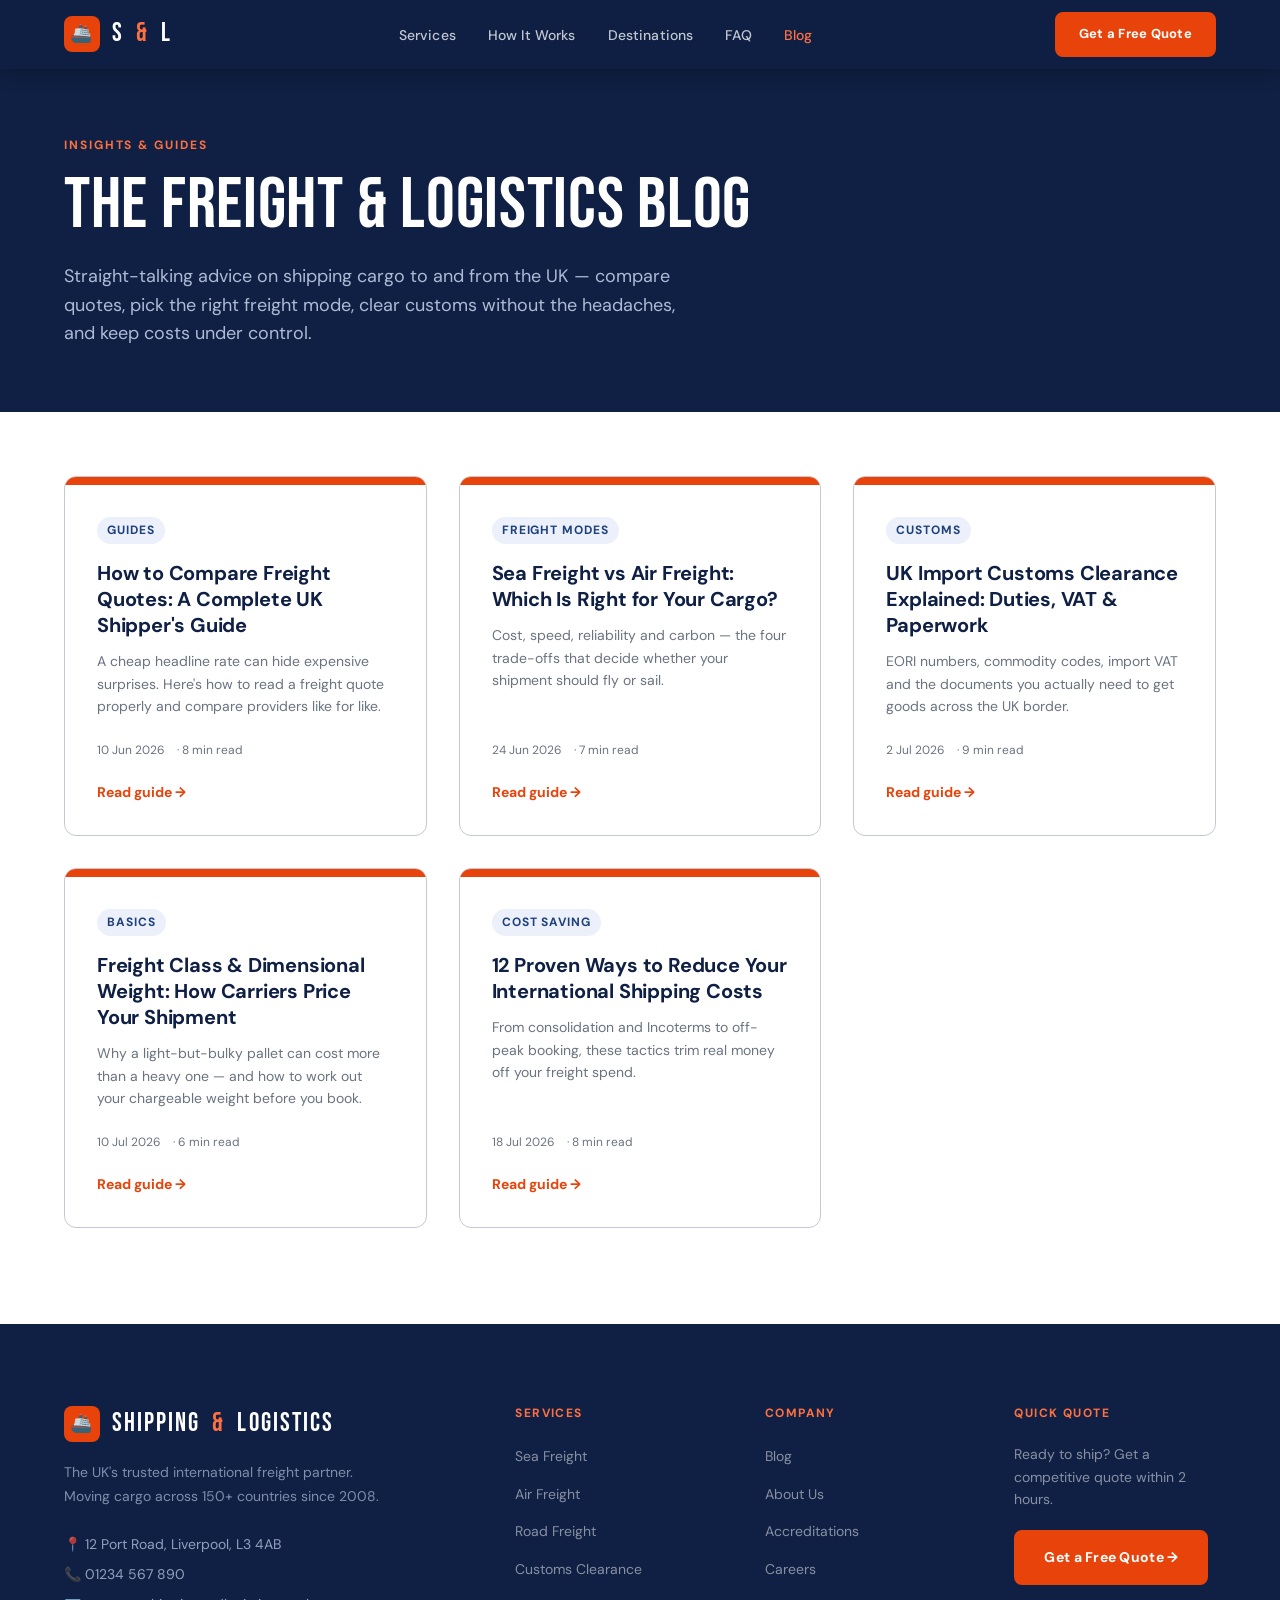
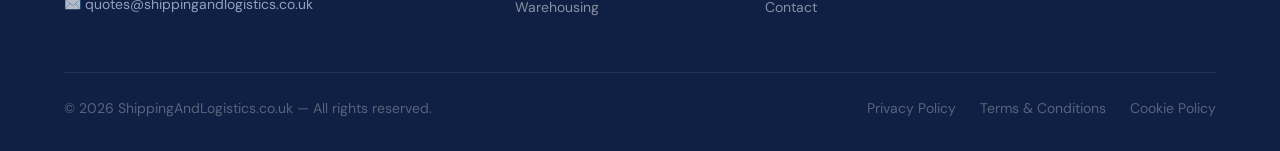
==== blog/index.html @ 31229a81 "Add SEO blog: 5 articles, blog index, nav + footer links - New /blog section with listing page and 5" ====
<!DOCTYPE html>
<html lang="en" data-theme="light">
<head>
<meta charset="UTF-8">
<meta name="viewport" content="width=device-width, initial-scale=1.0">
<title>Freight & Shipping Blog | Guides, Costs & Customs — ShippingAndLogistics.co.uk</title>
<meta name="description" content="Practical freight and logistics guides for UK shippers: compare quotes, choose sea vs air freight, understand customs clearance, freight class and how to cut shipping costs.">
<link rel="canonical" href="https://www.shippingandlogistics.co.uk/blog/">
<meta name="robots" content="index, follow">
<!-- Open Graph -->
<meta property="og:type" content="website">
<meta property="og:title" content="Freight & Shipping Blog — ShippingAndLogistics.co.uk">
<meta property="og:description" content="Practical freight and logistics guides for UK shippers.">
<meta property="og:url" content="https://www.shippingandlogistics.co.uk/blog/">
<meta property="og:site_name" content="ShippingAndLogistics.co.uk">
<meta name="twitter:card" content="summary">
<link rel="preconnect" href="https://fonts.googleapis.com">
<link rel="preconnect" href="https://fonts.gstatic.com" crossorigin>
<link href="https://fonts.googleapis.com/css2?family=Bebas+Neue&family=DM+Sans:ital,opsz,wght@0,9..40,300;0,9..40,400;0,9..40,500;1,9..40,300&display=swap" rel="stylesheet">
<link rel="stylesheet" href="../assets/css/blog.css">
<script type="application/ld+json">
{
  "@context": "https://schema.org",
  "@type": "Blog",
  "name": "ShippingAndLogistics.co.uk Blog",
  "description": "Freight and logistics guides for UK shippers.",
  "url": "https://www.shippingandlogistics.co.uk/blog/",
  "publisher": {
    "@type": "Organization",
    "name": "ShippingAndLogistics.co.uk"
  }
}
</script>
</head>
<body>

<!-- NAVIGATION -->
<nav class="nav" id="nav">
  <div class="container">
    <div class="nav-inner">
      <a href="../index.html" class="nav-logo">
        <div class="nav-logo-icon">🚢</div>
        S<span>&amp;</span>L
      </a>
      <ul class="nav-links">
        <li><a href="../index.html#services">Services</a></li>
        <li><a href="../index.html#how">How It Works</a></li>
        <li><a href="../index.html#destinations">Destinations</a></li>
        <li><a href="../index.html#faq">FAQ</a></li>
        <li><a href="index.html" class="active">Blog</a></li>
      </ul>
      <div class="nav-cta">
        <a href="../index.html#quote" class="btn btn-primary" style="padding: 10px 22px; font-size: 0.8125rem;">Get a Free Quote</a>
      </div>
      <button class="nav-mobile-toggle" id="mobileToggle" aria-label="Open menu">
        <span></span><span></span><span></span>
      </button>
    </div>
  </div>
</nav>

<div class="nav-mobile-menu" id="mobileMenu">
  <button class="nav-mobile-close" id="mobileClose" aria-label="Close menu">✕</button>
  <a href="../index.html#services" onclick="closeMobileMenu()">Services</a>
  <a href="../index.html#how" onclick="closeMobileMenu()">How It Works</a>
  <a href="../index.html#destinations" onclick="closeMobileMenu()">Destinations</a>
  <a href="index.html" onclick="closeMobileMenu()">Blog</a>
  <a href="../index.html#quote" onclick="closeMobileMenu()" style="color: var(--c-orange-400);">Get a Quote</a>
</div>

<!-- HERO -->
<header class="blog-hero">
  <div class="container">
    <div class="blog-hero-eyebrow">Insights &amp; Guides</div>
    <h1>The Freight &amp; Logistics Blog</h1>
    <p>Straight-talking advice on shipping cargo to and from the UK — compare quotes, pick the right freight mode, clear customs without the headaches, and keep costs under control.</p>
  </div>
</header>

<!-- POSTS -->
<main class="container">
  <div class="post-grid">

    <article class="post-card">
      <div class="post-card-top"></div>
      <div class="post-card-body">
        <span class="post-card-tag">Guides</span>
        <h2><a href="how-to-compare-freight-quotes.html">How to Compare Freight Quotes: A Complete UK Shipper's Guide</a></h2>
        <p>A cheap headline rate can hide expensive surprises. Here's how to read a freight quote properly and compare providers like for like.</p>
        <div class="post-card-meta"><time datetime="2026-06-10">10 Jun 2026</time> · 8 min read</div>
        <a href="how-to-compare-freight-quotes.html" class="post-card-more">Read guide →</a>
      </div>
    </article>

    <article class="post-card">
      <div class="post-card-top"></div>
      <div class="post-card-body">
        <span class="post-card-tag">Freight Modes</span>
        <h2><a href="sea-freight-vs-air-freight.html">Sea Freight vs Air Freight: Which Is Right for Your Cargo?</a></h2>
        <p>Cost, speed, reliability and carbon — the four trade-offs that decide whether your shipment should fly or sail.</p>
        <div class="post-card-meta"><time datetime="2026-06-24">24 Jun 2026</time> · 7 min read</div>
        <a href="sea-freight-vs-air-freight.html" class="post-card-more">Read guide →</a>
      </div>
    </article>

    <article class="post-card">
      <div class="post-card-top"></div>
      <div class="post-card-body">
        <span class="post-card-tag">Customs</span>
        <h2><a href="uk-customs-clearance-guide.html">UK Import Customs Clearance Explained: Duties, VAT &amp; Paperwork</a></h2>
        <p>EORI numbers, commodity codes, import VAT and the documents you actually need to get goods across the UK border.</p>
        <div class="post-card-meta"><time datetime="2026-07-02">2 Jul 2026</time> · 9 min read</div>
        <a href="uk-customs-clearance-guide.html" class="post-card-more">Read guide →</a>
      </div>
    </article>

    <article class="post-card">
      <div class="post-card-top"></div>
      <div class="post-card-body">
        <span class="post-card-tag">Basics</span>
        <h2><a href="freight-class-and-dimensional-weight.html">Freight Class &amp; Dimensional Weight: How Carriers Price Your Shipment</a></h2>
        <p>Why a light-but-bulky pallet can cost more than a heavy one — and how to work out your chargeable weight before you book.</p>
        <div class="post-card-meta"><time datetime="2026-07-10">10 Jul 2026</time> · 6 min read</div>
        <a href="freight-class-and-dimensional-weight.html" class="post-card-more">Read guide →</a>
      </div>
    </article>

    <article class="post-card">
      <div class="post-card-top"></div>
      <div class="post-card-body">
        <span class="post-card-tag">Cost Saving</span>
        <h2><a href="reduce-international-shipping-costs.html">12 Proven Ways to Reduce Your International Shipping Costs</a></h2>
        <p>From consolidation and Incoterms to off-peak booking, these tactics trim real money off your freight spend.</p>
        <div class="post-card-meta"><time datetime="2026-07-18">18 Jul 2026</time> · 8 min read</div>
        <a href="reduce-international-shipping-costs.html" class="post-card-more">Read guide →</a>
      </div>
    </article>

  </div>
</main>

<!-- FOOTER -->
<footer class="footer">
  <div class="container">
    <div class="footer-grid">
      <div>
        <div class="nav-logo" style="margin-bottom: var(--space-4);">
          <div class="nav-logo-icon">🚢</div>
          Shipping<span>&amp;</span>Logistics
        </div>
        <p class="footer-brand-tagline">The UK's trusted international freight partner. Moving cargo across 150+ countries since 2008.</p>
        <div class="footer-contact-item">📍 12 Port Road, Liverpool, L3 4AB</div>
        <div class="footer-contact-item">📞 01234 567 890</div>
        <div class="footer-contact-item">✉️ quotes@shippingandlogistics.co.uk</div>
      </div>
      <div>
        <div class="footer-col-title">Services</div>
        <ul class="footer-links">
          <li><a href="../index.html#services">Sea Freight</a></li>
          <li><a href="../index.html#services">Air Freight</a></li>
          <li><a href="../index.html#services">Road Freight</a></li>
          <li><a href="../index.html#services">Customs Clearance</a></li>
          <li><a href="../index.html#services">Warehousing</a></li>
        </ul>
      </div>
      <div>
        <div class="footer-col-title">Company</div>
        <ul class="footer-links">
          <li><a href="index.html">Blog</a></li>
          <li><a href="../index.html#">About Us</a></li>
          <li><a href="../index.html#">Accreditations</a></li>
          <li><a href="../index.html#">Careers</a></li>
          <li><a href="../index.html#">Contact</a></li>
        </ul>
      </div>
      <div>
        <div class="footer-col-title">Quick Quote</div>
        <p style="font-size:var(--text-sm); color: rgba(255,255,255,0.5); margin-bottom: var(--space-5); line-height: 1.6;">Ready to ship? Get a competitive quote within 2 hours.</p>
        <a href="../index.html#quote" class="btn btn-primary" style="display:inline-flex;">Get a Free Quote →</a>
      </div>
    </div>
    <div class="footer-bottom">
      <div class="footer-copy">© 2026 ShippingAndLogistics.co.uk — All rights reserved.</div>
      <div class="footer-legal">
        <a href="../index.html#">Privacy Policy</a>
        <a href="../index.html#">Terms &amp; Conditions</a>
        <a href="../index.html#">Cookie Policy</a>
      </div>
    </div>
  </div>
</footer>

<script src="../assets/js/blog.js"></script>
</body>
</html>
---- assets/css/blog.css ----
/* ============================================================
   ShippingAndLogistics.co.uk — Blog stylesheet
   Reuses the landing page design system (Swiss Industrial +
   Maritime Power). Shared by /blog/index.html and articles.
   ============================================================ */
:root {
  --c-navy-950: #091428;
  --c-navy-900: #0F2044;
  --c-navy-800: #163060;
  --c-navy-700: #1E407C;
  --c-navy-600: #2A539E;
  --c-navy-100: #C8D6F0;
  --c-navy-50:  #EBF0FA;

  --c-orange-600: #E8430A;
  --c-orange-500: #F05A1F;
  --c-orange-400: #FF7040;
  --c-orange-100: #FDE8DF;
  --c-orange-50:  #FEF4F0;

  --c-slate-900: #1A1E2A;
  --c-slate-700: #3A4055;
  --c-slate-500: #6B7280;
  --c-slate-300: #C4C8D4;
  --c-slate-100: #F0F1F5;
  --c-slate-50:  #F8F9FC;

  --c-white: #FFFFFF;
  --c-success: #0D6E4A;

  --color-bg:           var(--c-white);
  --color-bg-secondary: var(--c-slate-50);
  --color-bg-dark:      var(--c-navy-900);
  --color-text:         var(--c-slate-900);
  --color-text-muted:   var(--c-slate-500);
  --color-accent:       var(--c-orange-600);
  --color-accent-hover: var(--c-orange-500);
  --color-primary:      var(--c-navy-800);
  --color-border:       var(--c-slate-300);

  --font-display: 'Bebas Neue', Impact, sans-serif;
  --font-body:    'DM Sans', sans-serif;

  --text-xs:   0.75rem;
  --text-sm:   0.875rem;
  --text-base: 1rem;
  --text-lg:   1.125rem;
  --text-xl:   1.25rem;
  --text-2xl:  1.5rem;
  --text-3xl:  1.875rem;
  --text-4xl:  2.25rem;
  --text-5xl:  3rem;
  --text-6xl:  3.75rem;
  --text-7xl:  4.5rem;

  --space-1: 0.25rem;
  --space-2: 0.5rem;
  --space-3: 0.75rem;
  --space-4: 1rem;
  --space-5: 1.25rem;
  --space-6: 1.5rem;
  --space-8: 2rem;
  --space-10: 2.5rem;
  --space-12: 3rem;
  --space-16: 4rem;
  --space-20: 5rem;
  --space-24: 6rem;

  --radius-sm: 4px;
  --radius-md: 8px;
  --radius-lg: 12px;
  --radius-xl: 16px;
  --radius-full: 9999px;

  --shadow-sm:  0 1px 3px rgba(0,0,0,0.08), 0 1px 2px rgba(0,0,0,0.04);
  --shadow-md:  0 4px 12px rgba(0,0,0,0.10), 0 2px 4px rgba(0,0,0,0.06);
  --shadow-lg:  0 16px 40px rgba(0,0,0,0.14), 0 4px 12px rgba(0,0,0,0.06);
  --shadow-xl:  0 32px 64px rgba(0,0,0,0.18);

  --dur-fast:   150ms;
  --dur-normal: 250ms;
  --dur-slow:   400ms;
  --ease:       cubic-bezier(0.4, 0, 0.2, 1);
  --ease-out:   cubic-bezier(0, 0, 0.2, 1);

  --max-w: 1200px;
  --max-w-text: 720px;
}

/* Reset & base ------------------------------------------------ */
*, *::before, *::after { box-sizing: border-box; margin: 0; padding: 0; }
html { scroll-behavior: smooth; font-size: 16px; }
body {
  font-family: var(--font-body);
  color: var(--color-text);
  background: var(--color-bg);
  line-height: 1.6;
  -webkit-font-smoothing: antialiased;
}
a { color: inherit; text-decoration: none; }
img { max-width: 100%; display: block; }

.container {
  width: 100%;
  max-width: var(--max-w);
  margin: 0 auto;
  padding: 0 var(--space-6);
}

/* Buttons ----------------------------------------------------- */
.btn {
  display: inline-flex;
  align-items: center;
  gap: var(--space-2);
  font-family: var(--font-body);
  font-size: var(--text-sm);
  font-weight: 700;
  letter-spacing: 0.02em;
  padding: 14px 28px;
  border-radius: var(--radius-md);
  border: 2px solid transparent;
  cursor: pointer;
  transition: all var(--dur-normal) var(--ease);
  white-space: nowrap;
  text-decoration: none;
}
.btn-primary {
  background: var(--c-orange-600);
  color: var(--c-white);
  border-color: var(--c-orange-600);
}
.btn-primary:hover { background: var(--c-orange-500); border-color: var(--c-orange-500); transform: translateY(-1px); box-shadow: 0 8px 24px rgba(232,67,10,0.35); }
.btn-lg { padding: 18px 36px; font-size: var(--text-base); }

/* Navigation (solid navy — blog pages have no dark hero) ------- */
.nav {
  position: fixed;
  top: 0; left: 0; right: 0;
  z-index: 100;
  padding: var(--space-3) 0;
  background: rgba(15, 32, 68, 0.95);
  backdrop-filter: blur(12px);
  box-shadow: 0 2px 20px rgba(0,0,0,0.3);
}
.nav-inner { display: flex; align-items: center; justify-content: space-between; }
.nav-logo {
  display: flex; align-items: center; gap: var(--space-3);
  font-family: var(--font-display); font-weight: 400; font-size: 1.6rem;
  color: var(--c-white); letter-spacing: 0.08em;
}
.nav-logo-icon {
  width: 36px; height: 36px; background: var(--c-orange-600);
  border-radius: var(--radius-md); display: flex; align-items: center;
  justify-content: center; font-size: 18px;
}
.nav-logo span { color: var(--c-orange-400); }
.nav-links { display: flex; align-items: center; gap: var(--space-8); list-style: none; }
.nav-links a {
  font-family: var(--font-body); font-size: var(--text-sm); font-weight: 500;
  color: rgba(255,255,255,0.75); transition: color var(--dur-fast) var(--ease);
  letter-spacing: 0.01em;
}
.nav-links a:hover, .nav-links a.active { color: var(--c-white); }
.nav-links a.active { color: var(--c-orange-400); }
.nav-cta { margin-left: var(--space-4); }
.nav-mobile-toggle {
  display: none; background: none; border: none; cursor: pointer;
  padding: var(--space-2); flex-direction: column; gap: 5px;
}
.nav-mobile-toggle span { display: block; width: 24px; height: 2px; background: var(--c-white); transition: all var(--dur-normal) var(--ease); }
.nav-mobile-menu {
  display: none; position: fixed; inset: 0; background: var(--c-navy-900);
  z-index: 99; flex-direction: column; align-items: center; justify-content: center; gap: var(--space-8);
}
.nav-mobile-menu.open { display: flex; }
.nav-mobile-menu a { font-family: var(--font-display); font-size: 3.5rem; font-weight: 400; color: var(--c-white); letter-spacing: 0.06em; line-height: 1.0; }
.nav-mobile-menu a:hover { color: var(--c-orange-400); }
.nav-mobile-close { position: absolute; top: var(--space-6); right: var(--space-6); background: none; border: none; color: var(--c-white); font-size: 2rem; cursor: pointer; }

/* Blog hero --------------------------------------------------- */
.blog-hero { background: var(--c-navy-900); color: var(--c-white); padding: calc(var(--space-24) + 40px) 0 var(--space-16); }
.blog-hero-eyebrow {
  font-size: var(--text-xs); font-weight: 700; letter-spacing: 0.16em;
  text-transform: uppercase; color: var(--c-orange-400); margin-bottom: var(--space-4);
}
.blog-hero h1 {
  font-family: var(--font-display); font-weight: 400; letter-spacing: 0.01em;
  font-size: clamp(2.75rem, 6vw, var(--text-7xl)); line-height: 0.98; margin-bottom: var(--space-5);
}
.blog-hero p { color: var(--c-navy-100); opacity: 0.85; max-width: 52ch; font-size: var(--text-lg); }

/* Breadcrumbs ------------------------------------------------- */
.breadcrumbs { font-size: var(--text-sm); color: var(--color-text-muted); padding: var(--space-6) 0; }
.breadcrumbs a { color: var(--color-accent); }
.breadcrumbs a:hover { text-decoration: underline; }
.breadcrumbs span { margin: 0 var(--space-2); opacity: 0.5; }

/* Article listing grid --------------------------------------- */
.post-grid {
  display: grid; grid-template-columns: repeat(auto-fill, minmax(320px, 1fr));
  gap: var(--space-8); padding: var(--space-16) 0 var(--space-24);
}
.post-card {
  display: flex; flex-direction: column; background: var(--c-white);
  border: 1px solid var(--color-border); border-radius: var(--radius-lg);
  overflow: hidden; transition: transform var(--dur-normal) var(--ease), box-shadow var(--dur-normal) var(--ease);
}
.post-card:hover { transform: translateY(-4px); box-shadow: var(--shadow-lg); }
.post-card-top { height: 8px; background: var(--c-orange-600); }
.post-card-body { padding: var(--space-8); display: flex; flex-direction: column; flex: 1; }
.post-card-tag {
  align-self: flex-start; font-size: var(--text-xs); font-weight: 700; letter-spacing: 0.08em;
  text-transform: uppercase; color: var(--c-navy-700); background: var(--c-navy-50);
  padding: 4px 10px; border-radius: var(--radius-full); margin-bottom: var(--space-4);
}
.post-card-body h2 {
  font-size: var(--text-xl); font-weight: 700; line-height: 1.3; color: var(--c-navy-900);
  margin-bottom: var(--space-3); letter-spacing: -0.01em;
}
.post-card-body p { color: var(--color-text-muted); font-size: var(--text-sm); margin-bottom: var(--space-6); flex: 1; }
.post-card-meta { display: flex; align-items: center; gap: var(--space-3); font-size: var(--text-xs); color: var(--color-text-muted); }
.post-card-more { margin-top: var(--space-5); font-weight: 700; font-size: var(--text-sm); color: var(--c-orange-600); }

/* Article body ------------------------------------------------ */
.article-wrap { max-width: var(--max-w-text); margin: 0 auto; padding: 0 var(--space-6) var(--space-24); }
.article-meta { display: flex; flex-wrap: wrap; gap: var(--space-4); align-items: center; font-size: var(--text-sm); color: var(--color-text-muted); margin-bottom: var(--space-10); padding-bottom: var(--space-6); border-bottom: 1px solid var(--color-border); }
.article-meta .dot { width: 4px; height: 4px; border-radius: 50%; background: var(--color-border); }
.article-body { font-size: var(--text-lg); color: var(--c-slate-700); line-height: 1.75; }
.article-body > p { margin-bottom: var(--space-6); }
.article-body h2 {
  font-family: var(--font-display); font-weight: 400; letter-spacing: 0.01em;
  font-size: var(--text-4xl); color: var(--c-navy-900); line-height: 1.05;
  margin: var(--space-12) 0 var(--space-5);
}
.article-body h3 { font-size: var(--text-xl); font-weight: 700; color: var(--c-navy-800); margin: var(--space-8) 0 var(--space-3); }
.article-body ul, .article-body ol { margin: 0 0 var(--space-6) var(--space-6); }
.article-body li { margin-bottom: var(--space-2); }
.article-body a { color: var(--c-orange-600); font-weight: 500; text-decoration: underline; text-underline-offset: 2px; }
.article-body a:hover { color: var(--c-orange-500); }
.article-body strong { color: var(--c-navy-900); }
.article-body blockquote {
  border-left: 4px solid var(--c-orange-600); background: var(--c-slate-50);
  padding: var(--space-5) var(--space-6); margin: var(--space-8) 0; border-radius: 0 var(--radius-md) var(--radius-md) 0;
  font-size: var(--text-lg); color: var(--c-navy-800);
}
.article-body table { width: 100%; border-collapse: collapse; margin: var(--space-6) 0; font-size: var(--text-base); }
.article-body th, .article-body td { border: 1px solid var(--color-border); padding: var(--space-3) var(--space-4); text-align: left; }
.article-body th { background: var(--c-navy-50); font-weight: 700; color: var(--c-navy-900); }
.key-takeaway {
  background: var(--c-orange-50); border: 1px solid var(--c-orange-100);
  border-radius: var(--radius-lg); padding: var(--space-6); margin: var(--space-10) 0;
}
.key-takeaway .label { font-size: var(--text-xs); font-weight: 700; letter-spacing: 0.12em; text-transform: uppercase; color: var(--c-orange-600); margin-bottom: var(--space-2); }

/* CTA band ---------------------------------------------------- */
.article-cta {
  background: var(--c-navy-900); border-radius: var(--radius-xl); color: var(--c-white);
  padding: var(--space-12); text-align: center; margin: var(--space-16) 0 var(--space-8);
}
.article-cta h2 { font-family: var(--font-display); font-weight: 400; font-size: var(--text-4xl); margin-bottom: var(--space-3); letter-spacing: 0.01em; }
.article-cta p { color: var(--c-navy-100); opacity: 0.85; margin-bottom: var(--space-8); }

/* Related posts ----------------------------------------------- */
.related { border-top: 1px solid var(--color-border); padding-top: var(--space-10); margin-top: var(--space-12); }
.related-title { font-family: var(--font-display); font-weight: 400; font-size: var(--text-3xl); color: var(--c-navy-900); margin-bottom: var(--space-6); letter-spacing: 0.01em; }
.related-list { display: grid; gap: var(--space-4); }
.related-list a { display: flex; gap: var(--space-4); align-items: baseline; padding: var(--space-4); border: 1px solid var(--color-border); border-radius: var(--radius-md); transition: border-color var(--dur-fast) var(--ease), background var(--dur-fast) var(--ease); }
.related-list a:hover { border-color: var(--c-orange-400); background: var(--c-orange-50); }
.related-list .arrow { color: var(--c-orange-600); font-weight: 700; }

/* Footer ------------------------------------------------------ */
.footer { background: var(--c-navy-900); padding: var(--space-20) 0 var(--space-8); }
.footer-grid { display: grid; grid-template-columns: 2fr 1fr 1fr 1fr; gap: var(--space-12); margin-bottom: var(--space-12); }
.footer-brand-tagline { font-size: var(--text-sm); color: var(--c-navy-100); opacity: 0.6; line-height: 1.7; margin: var(--space-4) 0 var(--space-6); max-width: 32ch; }
.footer-contact-item { display: flex; align-items: center; gap: var(--space-2); font-size: var(--text-sm); color: var(--c-navy-100); opacity: 0.7; margin-bottom: var(--space-2); }
.footer-col-title { font-family: var(--font-body); font-size: var(--text-xs); font-weight: 700; letter-spacing: 0.12em; text-transform: uppercase; color: var(--c-orange-400); margin-bottom: var(--space-5); }
.footer-links { list-style: none; display: flex; flex-direction: column; gap: var(--space-3); }
.footer-links a { font-size: var(--text-sm); color: rgba(255,255,255,0.5); transition: color var(--dur-fast) var(--ease); }
.footer-links a:hover { color: var(--c-white); }
.footer-bottom { border-top: 1px solid rgba(255,255,255,0.08); padding-top: var(--space-6); display: flex; align-items: center; justify-content: space-between; gap: var(--space-6); flex-wrap: wrap; }
.footer-copy { font-size: var(--text-sm); color: rgba(255,255,255,0.3); }
.footer-legal { display: flex; gap: var(--space-6); }
.footer-legal a { font-size: var(--text-sm); color: rgba(255,255,255,0.3); transition: color var(--dur-fast) var(--ease); }
.footer-legal a:hover { color: rgba(255,255,255,0.7); }

/* Responsive -------------------------------------------------- */
@media (max-width: 900px) { .footer-grid { grid-template-columns: 1fr 1fr; } }
@media (max-width: 768px) {
  .nav-links, .nav-cta { display: none; }
  .nav-mobile-toggle { display: flex; }
  .footer-grid { grid-template-columns: 1fr; gap: var(--space-8); }
  .footer-bottom { flex-direction: column; text-align: center; }
  .article-body { font-size: var(--text-base); }
}
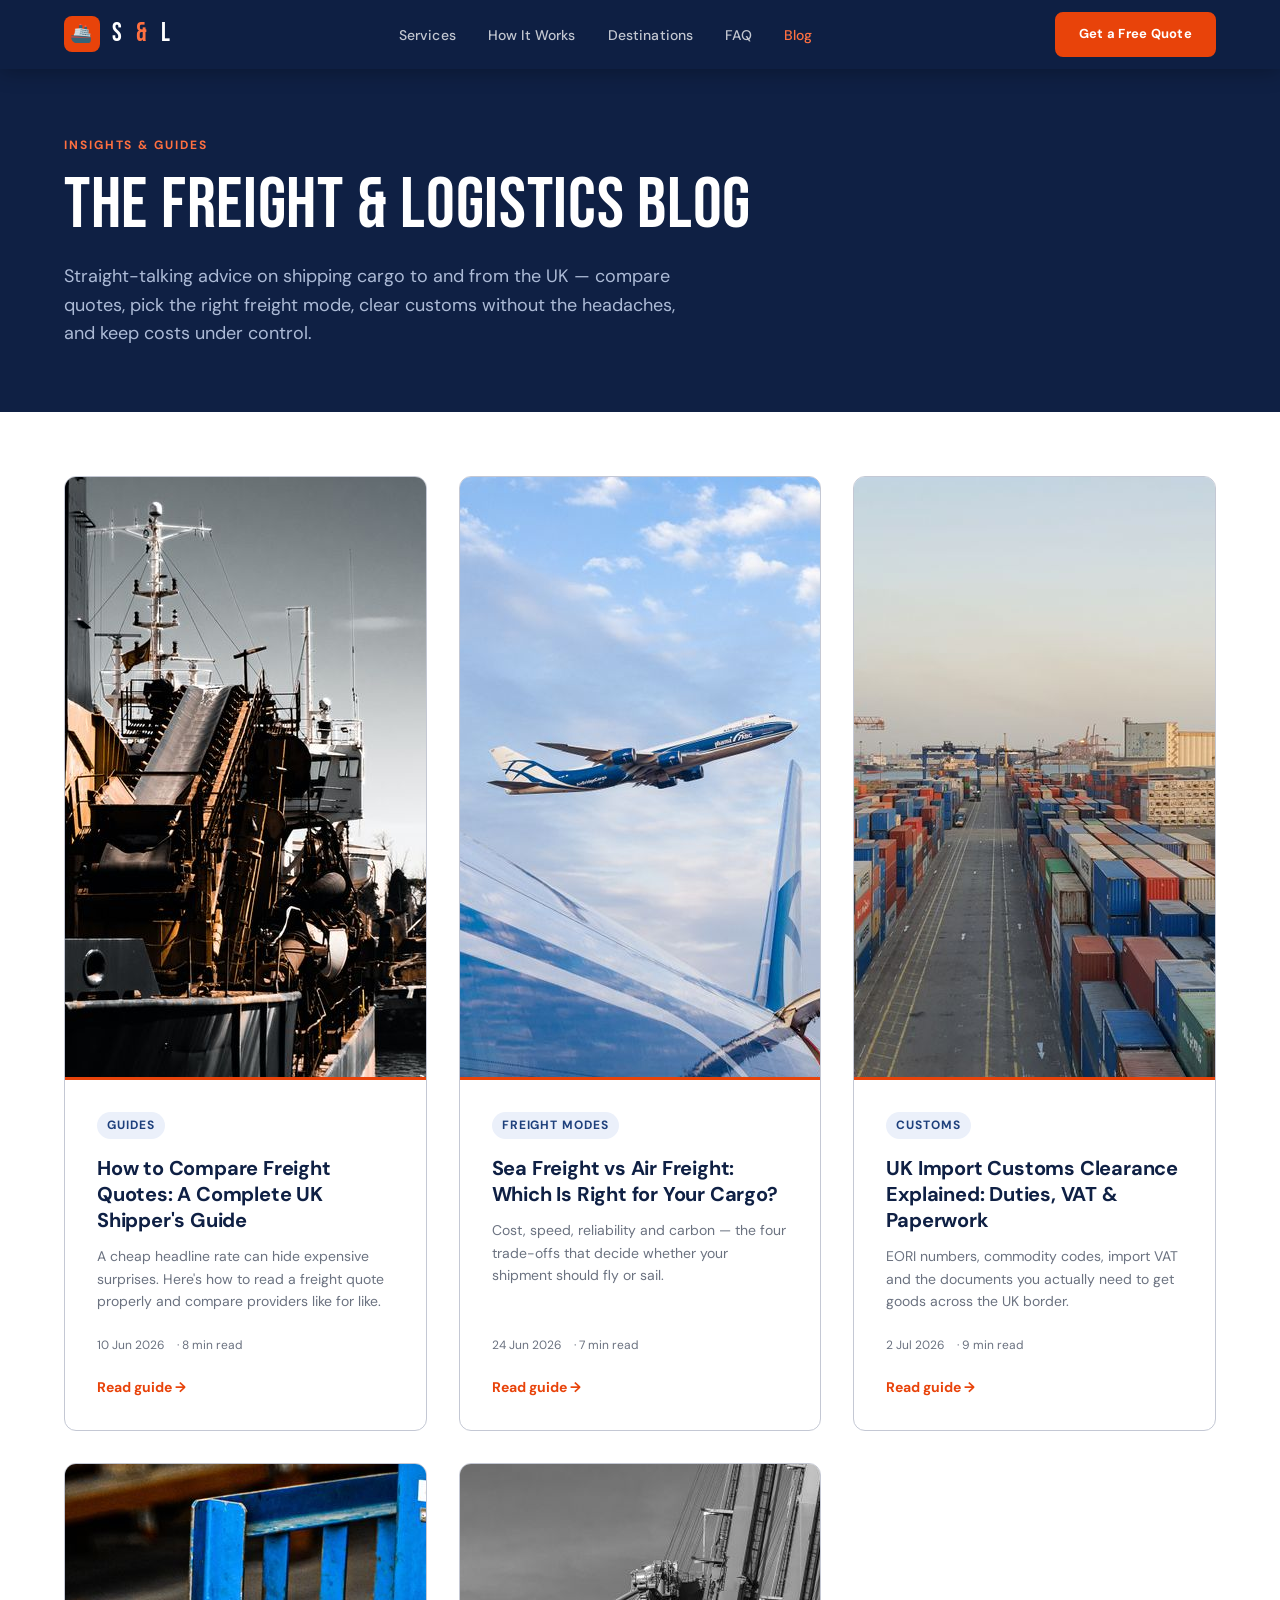
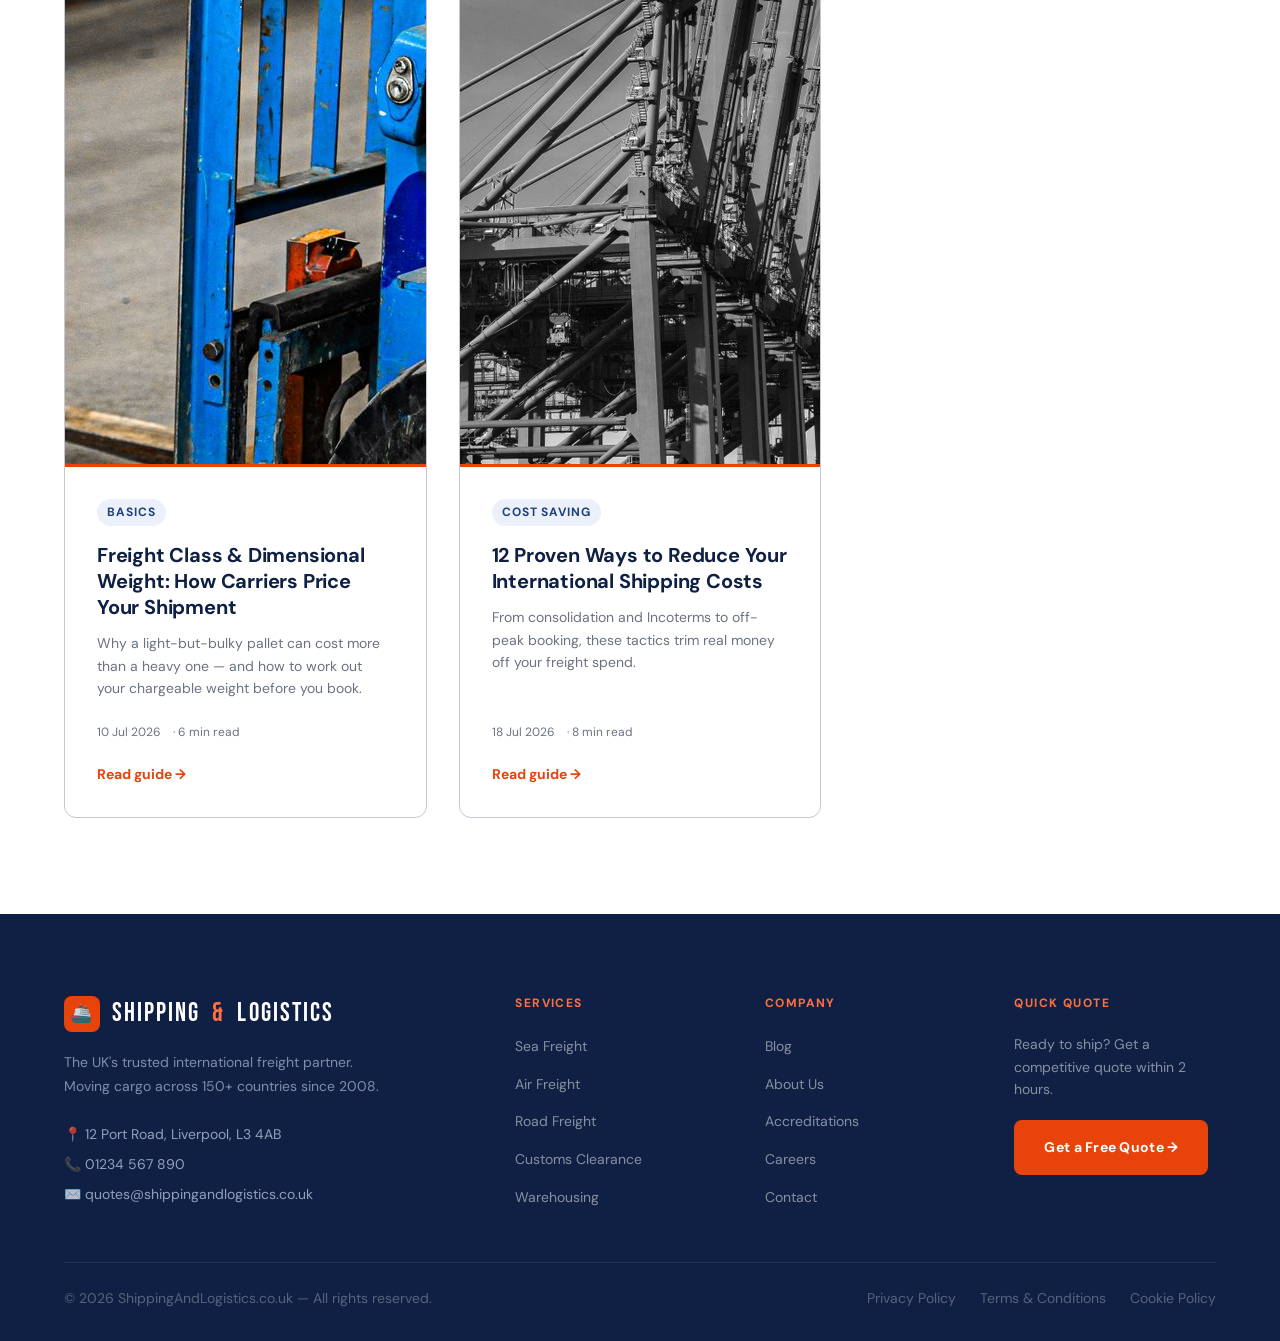
==== commit 9ae37e32: "Add photos to blog: card thumbnails + photo article headers - Add 5 commercial-licensed (Pexels) top" ====
--- a/blog/index.html
+++ b/blog/index.html
@@ -13,7 +13,8 @@
 <meta property="og:description" content="Practical freight and logistics guides for UK shippers.">
 <meta property="og:url" content="https://www.shippingandlogistics.co.uk/blog/">
 <meta property="og:site_name" content="ShippingAndLogistics.co.uk">
-<meta name="twitter:card" content="summary">
+<meta property="og:image" content="https://www.shippingandlogistics.co.uk/assets/images/customs-clearance.jpg">
+<meta name="twitter:card" content="summary_large_image">
 <link rel="preconnect" href="https://fonts.googleapis.com">
 <link rel="preconnect" href="https://fonts.gstatic.com" crossorigin>
 <link href="https://fonts.googleapis.com/css2?family=Bebas+Neue&family=DM+Sans:ital,opsz,wght@0,9..40,300;0,9..40,400;0,9..40,500;1,9..40,300&display=swap" rel="stylesheet">
@@ -82,7 +83,9 @@
   <div class="post-grid">
 
     <article class="post-card">
-      <div class="post-card-top"></div>
+      <a class="post-card-figure" href="how-to-compare-freight-quotes.html" aria-label="Read: How to Compare Freight Quotes">
+        <img class="post-card-img" src="../assets/images/compare-freight-quotes.jpg" alt="Cargo vessel loading at a port terminal" loading="lazy" width="1200" height="600">
+      </a>
       <div class="post-card-body">
         <span class="post-card-tag">Guides</span>
         <h2><a href="how-to-compare-freight-quotes.html">How to Compare Freight Quotes: A Complete UK Shipper's Guide</a></h2>
@@ -93,7 +96,9 @@
     </article>
 
     <article class="post-card">
-      <div class="post-card-top"></div>
+      <a class="post-card-figure" href="sea-freight-vs-air-freight.html" aria-label="Read: Sea Freight vs Air Freight">
+        <img class="post-card-img" src="../assets/images/sea-vs-air.jpg" alt="Air cargo jet taking off from an airport" loading="lazy" width="1200" height="600">
+      </a>
       <div class="post-card-body">
         <span class="post-card-tag">Freight Modes</span>
         <h2><a href="sea-freight-vs-air-freight.html">Sea Freight vs Air Freight: Which Is Right for Your Cargo?</a></h2>
@@ -104,7 +109,9 @@
     </article>
 
     <article class="post-card">
-      <div class="post-card-top"></div>
+      <a class="post-card-figure" href="uk-customs-clearance-guide.html" aria-label="Read: UK Import Customs Clearance Explained">
+        <img class="post-card-img" src="../assets/images/customs-clearance.jpg" alt="Shipping containers stacked at a port terminal" loading="lazy" width="1200" height="600">
+      </a>
       <div class="post-card-body">
         <span class="post-card-tag">Customs</span>
         <h2><a href="uk-customs-clearance-guide.html">UK Import Customs Clearance Explained: Duties, VAT &amp; Paperwork</a></h2>
@@ -115,7 +122,9 @@
     </article>
 
     <article class="post-card">
-      <div class="post-card-top"></div>
+      <a class="post-card-figure" href="freight-class-and-dimensional-weight.html" aria-label="Read: Freight Class and Dimensional Weight">
+        <img class="post-card-img" src="../assets/images/dimensional-weight.jpg" alt="Forklift handling pallets in a warehouse" loading="lazy" width="1200" height="600">
+      </a>
       <div class="post-card-body">
         <span class="post-card-tag">Basics</span>
         <h2><a href="freight-class-and-dimensional-weight.html">Freight Class &amp; Dimensional Weight: How Carriers Price Your Shipment</a></h2>
@@ -126,7 +135,9 @@
     </article>
 
     <article class="post-card">
-      <div class="post-card-top"></div>
+      <a class="post-card-figure" href="reduce-international-shipping-costs.html" aria-label="Read: 12 Ways to Reduce Shipping Costs">
+        <img class="post-card-img" src="../assets/images/reduce-costs.jpg" alt="Port gantry cranes at a container terminal" loading="lazy" width="1200" height="600">
+      </a>
       <div class="post-card-body">
         <span class="post-card-tag">Cost Saving</span>
         <h2><a href="reduce-international-shipping-costs.html">12 Proven Ways to Reduce Your International Shipping Costs</a></h2>
--- a/assets/css/blog.css
+++ b/assets/css/blog.css
@@ -179,6 +179,21 @@
 
 /* Blog hero --------------------------------------------------- */
 .blog-hero { background: var(--c-navy-900); color: var(--c-white); padding: calc(var(--space-24) + 40px) 0 var(--space-16); }
+/* Photo header variant — used on article pages */
+.blog-hero.has-photo {
+  position: relative;
+  padding: calc(var(--space-20) + 40px) 0 var(--space-16);
+  background-size: cover;
+  background-position: center;
+  background-repeat: no-repeat;
+  border-bottom: 4px solid var(--c-orange-600);
+}
+.blog-hero.has-photo::before {
+  content: "";
+  position: absolute; inset: 0;
+  background: linear-gradient(105deg, rgba(9,20,40,0.92) 0%, rgba(9,20,40,0.78) 45%, rgba(9,20,40,0.55) 100%);
+}
+.blog-hero.has-photo > .container { position: relative; z-index: 1; }
 .blog-hero-eyebrow {
   font-size: var(--text-xs); font-weight: 700; letter-spacing: 0.16em;
   text-transform: uppercase; color: var(--c-orange-400); margin-bottom: var(--space-4);
@@ -206,7 +221,9 @@
   overflow: hidden; transition: transform var(--dur-normal) var(--ease), box-shadow var(--dur-normal) var(--ease);
 }
 .post-card:hover { transform: translateY(-4px); box-shadow: var(--shadow-lg); }
-.post-card-top { height: 8px; background: var(--c-orange-600); }
+.post-card:hover .post-card-img { transform: scale(1.04); }
+.post-card-figure { overflow: hidden; border-bottom: 3px solid var(--c-orange-600); background: var(--c-slate-100); }
+.post-card-img { width: 100%; aspect-ratio: 16 / 9; object-fit: cover; display: block; transition: transform var(--dur-slow) var(--ease); }
 .post-card-body { padding: var(--space-8); display: flex; flex-direction: column; flex: 1; }
 .post-card-tag {
   align-self: flex-start; font-size: var(--text-xs); font-weight: 700; letter-spacing: 0.08em;
